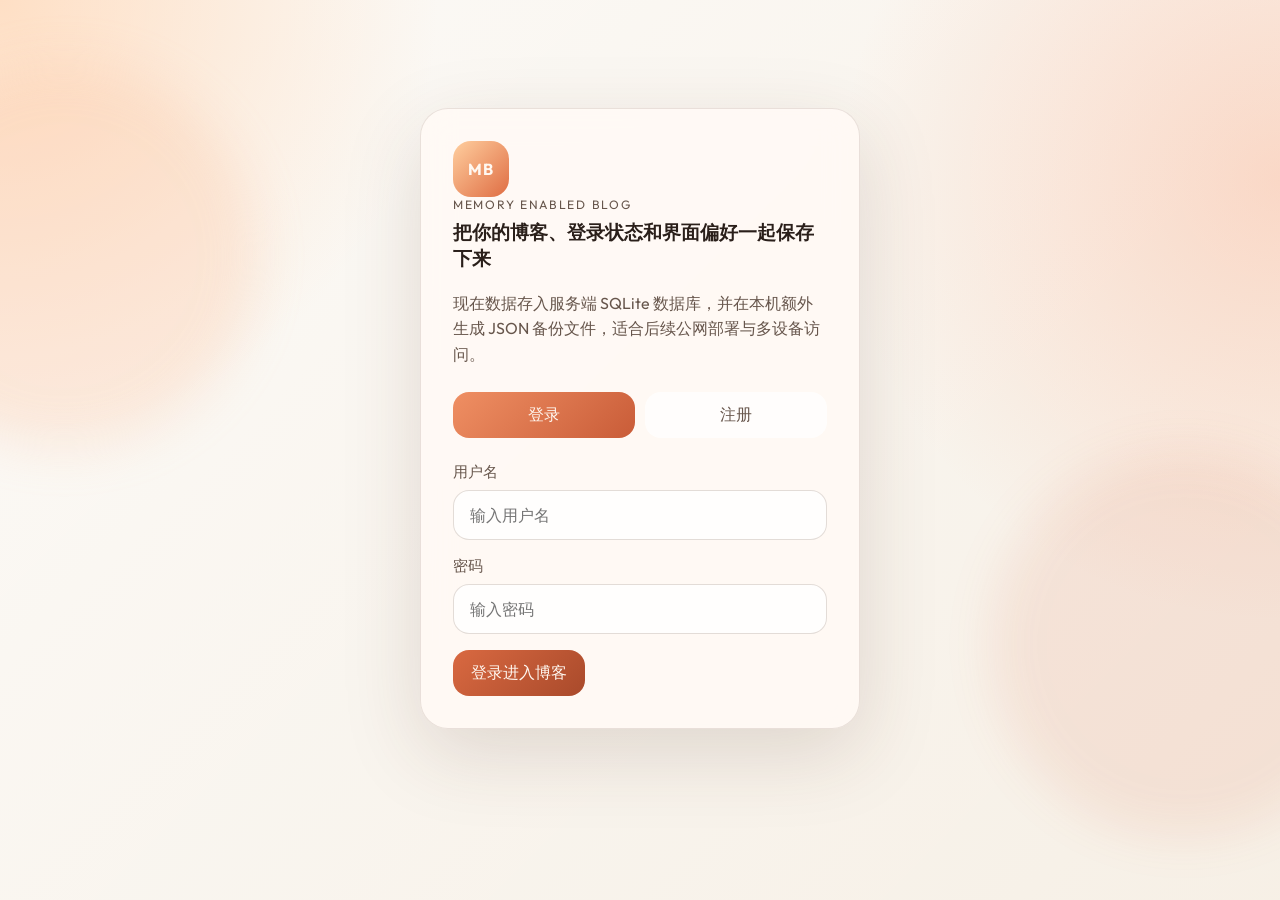
==== index.html @ 61b8f55e "Initial deployable memory blog" ====
<!DOCTYPE html>
<html lang="zh-CN">
<head>
  <meta charset="UTF-8">
  <meta name="viewport" content="width=device-width, initial-scale=1.0">
  <title>Memory Blog</title>
  <link rel="preconnect" href="https://fonts.googleapis.com">
  <link rel="preconnect" href="https://fonts.gstatic.com" crossorigin>
  <link href="https://fonts.googleapis.com/css2?family=Noto+Serif+SC:wght@400;600;700&family=Outfit:wght@400;500;600;700&display=swap" rel="stylesheet">
  <link rel="stylesheet" href="styles.css">
</head>
<body>
  <div class="ambient ambient-left"></div>
  <div class="ambient ambient-right"></div>

  <main class="app-shell">
    <section id="auth-view" class="view active"></section>

    <section id="app-view" class="view">
      <header class="topbar">
        <div>
          <p class="eyebrow">Personal Publishing Space</p>
          <h1>Memory Blog</h1>
        </div>
        <div class="topbar-actions">
          <button class="ghost-btn" id="open-settings-btn" type="button">个性设置</button>
          <button class="ghost-btn danger-text" id="logout-btn" type="button">退出登录</button>
        </div>
      </header>

      <section class="hero-card">
        <div>
          <p class="hero-kicker">欢迎回来</p>
          <h2 id="welcome-text">开始写下今天的想法</h2>
          <p class="hero-copy">现在文章和用户设置都存到服务端 SQLite 中，同时会在本机额外导出一份 JSON 备份。</p>
        </div>
        <div class="hero-actions">
          <button class="primary-btn" id="new-post-btn" type="button">写文章</button>
          <button class="secondary-btn" id="view-drafts-btn" type="button">查看草稿</button>
        </div>
      </section>

      <section class="card access-card">
        <div class="section-head">
          <div>
            <p class="eyebrow">Access</p>
            <h3>网站入口</h3>
          </div>
          <span class="meta-pill">二维码 + 链接</span>
        </div>
        <div class="access-grid">
          <div>
            <label class="field">
              <span>公网网站链接</span>
              <input id="site-url-input" type="url" placeholder="填写最终公网地址，例如 https://your-blog.example.com">
            </label>
            <div class="access-actions">
              <button class="primary-btn" id="save-site-url-btn" type="button">保存入口</button>
              <button class="ghost-btn" id="reset-site-url-btn" type="button">清空入口</button>
            </div>
            <p class="access-copy">链接入口：<a id="site-url-link" href="#" target="_blank" rel="noreferrer"></a></p>
            <p class="access-copy">扫码入口：右侧二维码会自动指向这里保存的链接。</p>
            <p class="access-copy">账号和密码不会预置，首次使用时由你自己注册设置。</p>
          </div>
          <div class="qr-panel">
            <img id="site-qr-image" alt="网站二维码">
            <p class="access-copy">如果暂时没填公网链接，二维码会先指向当前浏览器访问地址。</p>
          </div>
        </div>
      </section>

      <section class="card access-card">
        <div class="section-head">
          <div>
            <p class="eyebrow">Storage</p>
            <h3>数据存储</h3>
          </div>
          <span class="meta-pill">SQLite + JSON</span>
        </div>
        <p class="access-copy" id="storage-copy">正在读取存储位置...</p>
      </section>

      <section class="card list-card">
        <div class="section-head">
          <div>
            <p class="eyebrow">Articles</p>
            <h3>博客列表</h3>
          </div>
          <span class="meta-pill" id="post-count-pill">0 篇文章</span>
        </div>
        <div id="posts-container" class="posts-grid"></div>
      </section>
    </section>
  </main>

  <div id="editor-modal" class="modal">
    <div class="modal-panel wide">
      <div class="modal-head">
        <div>
          <p class="eyebrow">Editor</p>
          <h3 id="editor-title">创作文章</h3>
        </div>
        <button class="icon-btn" id="close-editor-btn" type="button">×</button>
      </div>
      <div class="editor-toolbar">
        <button class="ghost-btn toolbar-btn" data-command="bold" type="button">加粗</button>
        <button class="ghost-btn toolbar-btn" data-command="italic" type="button">斜体</button>
        <button class="ghost-btn toolbar-btn" data-command="formatBlock" data-value="h2" type="button">标题</button>
        <button class="ghost-btn toolbar-btn" data-command="insertUnorderedList" type="button">列表</button>
        <button class="ghost-btn" id="insert-link-btn" type="button">链接</button>
        <label class="ghost-btn file-label" for="insert-image-input">图片</label>
        <input id="insert-image-input" type="file" accept="image/*">
      </div>
      <label class="field">
        <span>文章标题</span>
        <input id="post-title-input" type="text" maxlength="80" placeholder="输入标题">
      </label>
      <label class="field">
        <span>文章摘要</span>
        <textarea id="post-summary-input" rows="3" maxlength="160" placeholder="写一句摘要，展示在列表页"></textarea>
      </label>
      <label class="field">
        <span>正文内容</span>
        <div id="post-content-input" class="editor-surface" contenteditable="true"></div>
      </label>
      <div class="modal-actions">
        <button class="ghost-btn" id="save-draft-btn" type="button">保存草稿</button>
        <button class="primary-btn" id="publish-post-btn" type="button">发布文章</button>
      </div>
    </div>
  </div>

  <div id="detail-modal" class="modal">
    <article class="modal-panel article-panel">
      <div class="modal-head">
        <div>
          <p class="eyebrow">Article</p>
          <h3 id="detail-title"></h3>
        </div>
        <button class="icon-btn" id="close-detail-btn" type="button">×</button>
      </div>
      <p id="detail-meta" class="detail-meta"></p>
      <p id="detail-summary" class="detail-summary"></p>
      <div id="detail-content" class="detail-content"></div>
      <div class="modal-actions" id="detail-actions"></div>
    </article>
  </div>

  <div id="settings-modal" class="modal">
    <div class="modal-panel">
      <div class="modal-head">
        <div>
          <p class="eyebrow">Settings</p>
          <h3>个性化设置</h3>
        </div>
        <button class="icon-btn" id="close-settings-btn" type="button">×</button>
      </div>

      <div class="settings-grid">
        <section class="settings-section">
          <h4>背景设置</h4>
          <label class="field">
            <span>背景颜色</span>
            <input id="background-color-input" type="color">
          </label>
          <label class="field">
            <span>背景图片</span>
            <input id="background-image-input" type="file" accept="image/*">
          </label>
          <button class="ghost-btn" id="clear-background-image-btn" type="button">清除背景图片</button>
        </section>

        <section class="settings-section">
          <h4>字体设置</h4>
          <label class="field">
            <span>字体类型</span>
            <select id="font-family-select">
              <option value="'Outfit', sans-serif">Outfit</option>
              <option value="'Noto Serif SC', serif">思源宋体</option>
              <option value="'Microsoft YaHei', sans-serif">微软雅黑</option>
              <option value="Arial, sans-serif">Arial</option>
              <option value="SimSun, serif">宋体</option>
            </select>
          </label>
          <label class="field">
            <span>字体大小</span>
            <input id="font-size-input" type="range" min="12" max="24" value="16">
            <strong id="font-size-value">16px</strong>
          </label>
          <label class="field">
            <span>字体颜色</span>
            <input id="font-color-input" type="color">
          </label>
        </section>
      </div>

      <section class="settings-section password-section">
        <h4>修改密码</h4>
        <label class="field">
          <span>旧密码</span>
          <input id="old-password-input" type="password" placeholder="输入旧密码">
        </label>
        <label class="field">
          <span>新密码</span>
          <input id="new-password-input" type="password" placeholder="至少 6 位">
        </label>
        <label class="field">
          <span>确认新密码</span>
          <input id="confirm-new-password-input" type="password" placeholder="再次输入新密码">
        </label>
      </section>

      <div class="modal-actions">
        <button class="ghost-btn" id="cancel-settings-btn" type="button">取消</button>
        <button class="primary-btn" id="save-settings-btn" type="button">保存设置</button>
      </div>
    </div>
  </div>

  <div id="toast" class="toast"></div>

  <script src="app.js"></script>
</body>
</html>
---- styles.css ----
:root {
  --bg-base: #f5efe5;
  --bg-panel: rgba(255, 250, 245, 0.88);
  --bg-panel-strong: rgba(255, 248, 240, 0.96);
  --text-main: #2a1f1a;
  --text-soft: #67564c;
  --line: rgba(73, 43, 28, 0.12);
  --shadow: 0 24px 80px rgba(82, 49, 31, 0.15);
  --accent: #d96941;
  --accent-deep: #a94a2b;
  --danger: #bf3f36;
  --font-family-main: 'Outfit', sans-serif;
  --font-size-main: 16px;
  --user-font-color: #2a1f1a;
  --user-background-image: none;
}

* {
  box-sizing: border-box;
}

body {
  margin: 0;
  min-height: 100vh;
  font-family: var(--font-family-main);
  font-size: var(--font-size-main);
  color: var(--user-font-color);
  background:
    radial-gradient(circle at top left, rgba(255, 214, 180, 0.75), transparent 28%),
    radial-gradient(circle at right 20%, rgba(255, 145, 102, 0.28), transparent 30%),
    linear-gradient(135deg, rgba(255, 255, 255, 0.7), rgba(255, 244, 235, 0.15)),
    var(--bg-base);
  background-image: var(--user-background-image), radial-gradient(circle at top left, rgba(255, 214, 180, 0.75), transparent 28%), radial-gradient(circle at right 20%, rgba(255, 145, 102, 0.28), transparent 30%), linear-gradient(135deg, rgba(255, 255, 255, 0.7), rgba(255, 244, 235, 0.15));
  background-size: cover, auto, auto, auto;
  background-attachment: fixed;
}

button,
input,
textarea,
select {
  font: inherit;
}

button {
  cursor: pointer;
  border: 0;
}

.ambient {
  position: fixed;
  width: 24rem;
  height: 24rem;
  border-radius: 50%;
  filter: blur(25px);
  opacity: 0.35;
  pointer-events: none;
}

.ambient-left {
  top: 4rem;
  left: -8rem;
  background: rgba(252, 190, 152, 0.7);
}

.ambient-right {
  bottom: 4rem;
  right: -6rem;
  background: rgba(224, 104, 65, 0.32);
}

.app-shell {
  position: relative;
  z-index: 1;
  max-width: 1180px;
  margin: 0 auto;
  padding: 36px 20px 72px;
}

.view {
  display: none;
}

.view.active {
  display: block;
}

.auth-card,
.card,
.hero-card,
.modal-panel {
  backdrop-filter: blur(16px);
  background: var(--bg-panel);
  border: 1px solid var(--line);
  box-shadow: var(--shadow);
}

.auth-card {
  max-width: 440px;
  margin: 8vh auto;
  padding: 32px;
  border-radius: 28px;
}

.brand-mark {
  width: 56px;
  height: 56px;
  display: grid;
  place-items: center;
  border-radius: 18px;
  background: linear-gradient(135deg, #ffcf9f, #df6d43);
  color: #fff8f1;
  font-weight: 700;
  letter-spacing: 0.08em;
}

.eyebrow {
  margin: 0 0 8px;
  text-transform: uppercase;
  letter-spacing: 0.14em;
  font-size: 0.76rem;
  color: var(--text-soft);
}

h1,
h2,
h3,
h4,
p {
  margin-top: 0;
}

.auth-tabs {
  display: grid;
  grid-template-columns: repeat(2, 1fr);
  gap: 10px;
  margin: 24px 0;
}

.tab-btn,
.ghost-btn,
.primary-btn,
.secondary-btn {
  border-radius: 16px;
  transition: transform 0.2s ease, background 0.2s ease, color 0.2s ease;
}

.tab-btn {
  padding: 12px 16px;
  background: rgba(255, 255, 255, 0.7);
  color: var(--text-soft);
}

.tab-btn.active {
  background: linear-gradient(135deg, #ef8f63, #c95c38);
  color: #fff8f1;
}

.field {
  display: grid;
  gap: 8px;
  margin-bottom: 16px;
}

.field span {
  color: var(--text-soft);
  font-size: 0.94rem;
}

.field input,
.field textarea,
.field select {
  width: 100%;
  padding: 14px 16px;
  border-radius: 16px;
  border: 1px solid rgba(101, 68, 45, 0.18);
  background: rgba(255, 255, 255, 0.78);
  color: var(--text-main);
}

.field textarea {
  resize: vertical;
}

.auth-helper {
  margin: 8px 0 20px;
  color: var(--text-soft);
  line-height: 1.6;
}

.primary-btn,
.secondary-btn,
.ghost-btn {
  padding: 12px 18px;
}

.primary-btn {
  background: linear-gradient(135deg, var(--accent), var(--accent-deep));
  color: #fff8f1;
}

.secondary-btn,
.ghost-btn {
  background: rgba(255, 255, 255, 0.7);
  color: var(--text-main);
}

.danger-text {
  color: var(--danger);
}

.topbar {
  display: flex;
  justify-content: space-between;
  gap: 16px;
  align-items: center;
  margin-bottom: 28px;
}

.topbar-actions,
.hero-actions,
.modal-actions,
.section-head {
  display: flex;
  gap: 12px;
  align-items: center;
}

.hero-card,
.card {
  border-radius: 30px;
  padding: 28px;
}

.hero-card {
  display: flex;
  justify-content: space-between;
  gap: 24px;
  align-items: end;
  margin-bottom: 24px;
}

.hero-kicker {
  margin-bottom: 10px;
  color: var(--accent-deep);
  font-weight: 600;
}

.hero-copy {
  max-width: 560px;
  color: var(--text-soft);
  line-height: 1.7;
}

.list-card {
  padding-top: 24px;
}

.access-card {
  margin-bottom: 24px;
}

.access-grid {
  display: grid;
  grid-template-columns: minmax(0, 1.3fr) minmax(240px, 320px);
  gap: 20px;
  align-items: center;
}

.access-actions {
  display: flex;
  gap: 12px;
  flex-wrap: wrap;
  margin-bottom: 14px;
}

.access-copy {
  margin-bottom: 10px;
  color: var(--text-soft);
  line-height: 1.7;
  word-break: break-all;
}

.qr-panel {
  display: grid;
  justify-items: center;
  gap: 10px;
  padding: 18px;
  border-radius: 24px;
  background: rgba(255, 255, 255, 0.58);
  border: 1px solid rgba(93, 58, 38, 0.12);
}

.qr-panel img {
  width: 220px;
  height: 220px;
  max-width: 100%;
  border-radius: 20px;
  background: #fff;
  padding: 12px;
  object-fit: contain;
}

.section-head {
  justify-content: space-between;
  margin-bottom: 20px;
}

.meta-pill {
  padding: 8px 12px;
  border-radius: 999px;
  background: rgba(232, 102, 59, 0.12);
  color: var(--accent-deep);
  font-size: 0.92rem;
}

.posts-grid {
  display: grid;
  grid-template-columns: repeat(auto-fit, minmax(260px, 1fr));
  gap: 18px;
}

.post-card {
  display: grid;
  gap: 12px;
  padding: 22px;
  border-radius: 24px;
  border: 1px solid rgba(93, 58, 38, 0.12);
  background: var(--bg-panel-strong);
}

.post-card h4 {
  margin-bottom: 0;
}

.post-meta,
.empty-state,
.detail-meta,
.detail-summary {
  color: var(--text-soft);
}

.post-summary,
.detail-content {
  line-height: 1.7;
}

.post-actions {
  display: flex;
  gap: 10px;
  flex-wrap: wrap;
}

.status-badge {
  width: fit-content;
  padding: 6px 10px;
  border-radius: 999px;
  background: rgba(74, 114, 84, 0.14);
  color: #355340;
  font-size: 0.85rem;
}

.status-draft {
  background: rgba(214, 140, 69, 0.14);
  color: #8d5d22;
}

.modal {
  position: fixed;
  inset: 0;
  display: none;
  padding: 22px;
  background: rgba(31, 18, 11, 0.36);
  z-index: 10;
}

.modal.open {
  display: grid;
  place-items: center;
}

.modal-panel {
  width: min(680px, 100%);
  max-height: calc(100vh - 44px);
  overflow: auto;
  border-radius: 28px;
  padding: 24px;
}

.modal-panel.wide {
  width: min(920px, 100%);
}

.article-panel {
  width: min(820px, 100%);
}

.modal-head {
  display: flex;
  justify-content: space-between;
  gap: 12px;
  align-items: start;
  margin-bottom: 16px;
}

.icon-btn {
  width: 40px;
  height: 40px;
  border-radius: 12px;
  background: rgba(255, 255, 255, 0.82);
  color: var(--text-main);
  font-size: 1.4rem;
}

.editor-toolbar {
  display: flex;
  flex-wrap: wrap;
  gap: 10px;
  margin-bottom: 16px;
}

.toolbar-btn,
.file-label {
  display: inline-flex;
  align-items: center;
  justify-content: center;
}

#insert-image-input {
  display: none;
}

.editor-surface {
  min-height: 280px;
  padding: 18px;
  border-radius: 20px;
  border: 1px solid rgba(101, 68, 45, 0.18);
  background: rgba(255, 255, 255, 0.82);
  overflow: auto;
}

.editor-surface:focus {
  outline: 2px solid rgba(217, 105, 65, 0.28);
}

.editor-surface img,
.detail-content img {
  max-width: 100%;
  border-radius: 18px;
}

.settings-grid {
  display: grid;
  grid-template-columns: repeat(auto-fit, minmax(240px, 1fr));
  gap: 18px;
}

.settings-section {
  padding: 20px;
  margin-bottom: 18px;
  border-radius: 22px;
  background: rgba(255, 255, 255, 0.52);
  border: 1px solid rgba(93, 58, 38, 0.12);
}

.password-section {
  margin-top: 4px;
}

.toast {
  position: fixed;
  left: 50%;
  bottom: 28px;
  transform: translateX(-50%) translateY(24px);
  padding: 12px 16px;
  border-radius: 999px;
  background: rgba(42, 31, 26, 0.92);
  color: #fff9f3;
  opacity: 0;
  pointer-events: none;
  transition: opacity 0.25s ease, transform 0.25s ease;
  z-index: 20;
}

.toast.show {
  opacity: 1;
  transform: translateX(-50%) translateY(0);
}

.empty-state {
  padding: 24px 6px 8px;
}

.ghost-btn:hover,
.primary-btn:hover,
.secondary-btn:hover,
.tab-btn:hover,
.icon-btn:hover {
  transform: translateY(-1px);
}

@media (max-width: 760px) {
  .app-shell {
    padding: 22px 14px 40px;
  }

  .topbar,
  .hero-card,
  .section-head {
    flex-direction: column;
    align-items: stretch;
  }

  .access-grid {
    grid-template-columns: 1fr;
  }

  .topbar-actions,
  .hero-actions,
  .modal-actions {
    flex-wrap: wrap;
  }

  .auth-card,
  .hero-card,
  .card,
  .modal-panel {
    padding: 20px;
    border-radius: 24px;
  }
}
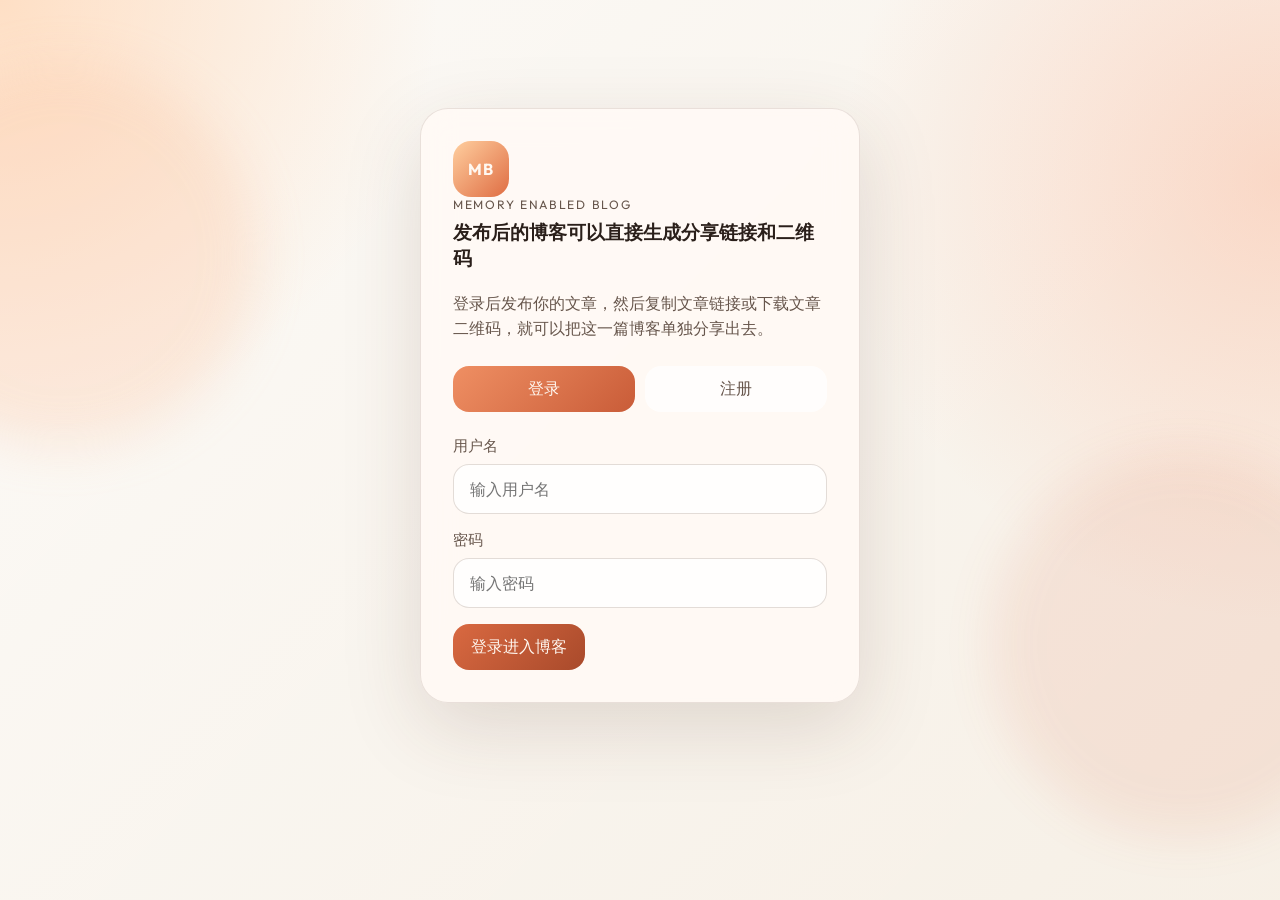
==== commit 6f27473a: "Add shared static post page" ====
--- a/index.html
+++ b/index.html
@@ -14,6 +14,44 @@
   <div class="ambient ambient-right"></div>
 
   <main class="app-shell">
+    <section id="public-post-view" class="view">
+      <article class="card public-post-card">
+        <div class="section-head">
+          <div>
+            <p class="eyebrow">Shared Article</p>
+            <h2 id="public-post-title">文章加载中...</h2>
+          </div>
+          <a class="ghost-btn public-home-link" href="/">返回首页</a>
+        </div>
+        <p id="public-post-meta" class="detail-meta"></p>
+        <p id="public-post-summary" class="detail-summary"></p>
+        <div id="public-post-content" class="detail-content"></div>
+      </article>
+
+      <section class="card access-card">
+        <div class="section-head">
+          <div>
+            <p class="eyebrow">Share</p>
+            <h3>这篇文章的链接与二维码</h3>
+          </div>
+          <span class="meta-pill">可直接索引</span>
+        </div>
+        <div class="access-grid">
+          <div>
+            <p class="access-copy">文章链接：<a id="public-post-link" href="#" target="_blank" rel="noreferrer"></a></p>
+            <div class="access-actions">
+              <button class="primary-btn" id="copy-public-link-btn" type="button">复制链接</button>
+              <button class="ghost-btn" id="download-public-qr-btn" type="button">下载二维码</button>
+            </div>
+          </div>
+          <div class="qr-panel">
+            <img id="public-post-qr-image" alt="文章二维码">
+            <p class="access-copy">扫码后可直接打开这一篇博客。</p>
+          </div>
+        </div>
+      </section>
+    </section>
+
     <section id="auth-view" class="view active"></section>
 
     <section id="app-view" class="view">
@@ -32,7 +70,7 @@
         <div>
           <p class="hero-kicker">欢迎回来</p>
           <h2 id="welcome-text">开始写下今天的想法</h2>
-          <p class="hero-copy">现在文章和用户设置都存到服务端 SQLite 中，同时会在本机额外导出一份 JSON 备份。</p>
+          <p class="hero-copy">发布后的文章会自动生成可分享的直达链接与二维码，别人不登录也能直接打开这篇博客。</p>
         </div>
         <div class="hero-actions">
           <button class="primary-btn" id="new-post-btn" type="button">写文章</button>
@@ -57,10 +95,10 @@
             <div class="access-actions">
               <button class="primary-btn" id="save-site-url-btn" type="button">保存入口</button>
               <button class="ghost-btn" id="reset-site-url-btn" type="button">清空入口</button>
+              <button class="ghost-btn" id="download-qr-btn" type="button">下载网站二维码</button>
             </div>
             <p class="access-copy">链接入口：<a id="site-url-link" href="#" target="_blank" rel="noreferrer"></a></p>
-            <p class="access-copy">扫码入口：右侧二维码会自动指向这里保存的链接。</p>
-            <p class="access-copy">账号和密码不会预置，首次使用时由你自己注册设置。</p>
+            <p class="access-copy">二维码会自动指向这里保存的网站地址。</p>
           </div>
           <div class="qr-panel">
             <img id="site-qr-image" alt="网站二维码">
--- a/styles.css
+++ b/styles.css
@@ -85,6 +85,17 @@
   display: block;
 }
 
+.public-post-card {
+  margin-bottom: 24px;
+}
+
+.public-home-link {
+  text-decoration: none;
+  display: inline-flex;
+  align-items: center;
+  justify-content: center;
+}
+
 .auth-card,
 .card,
 .hero-card,
